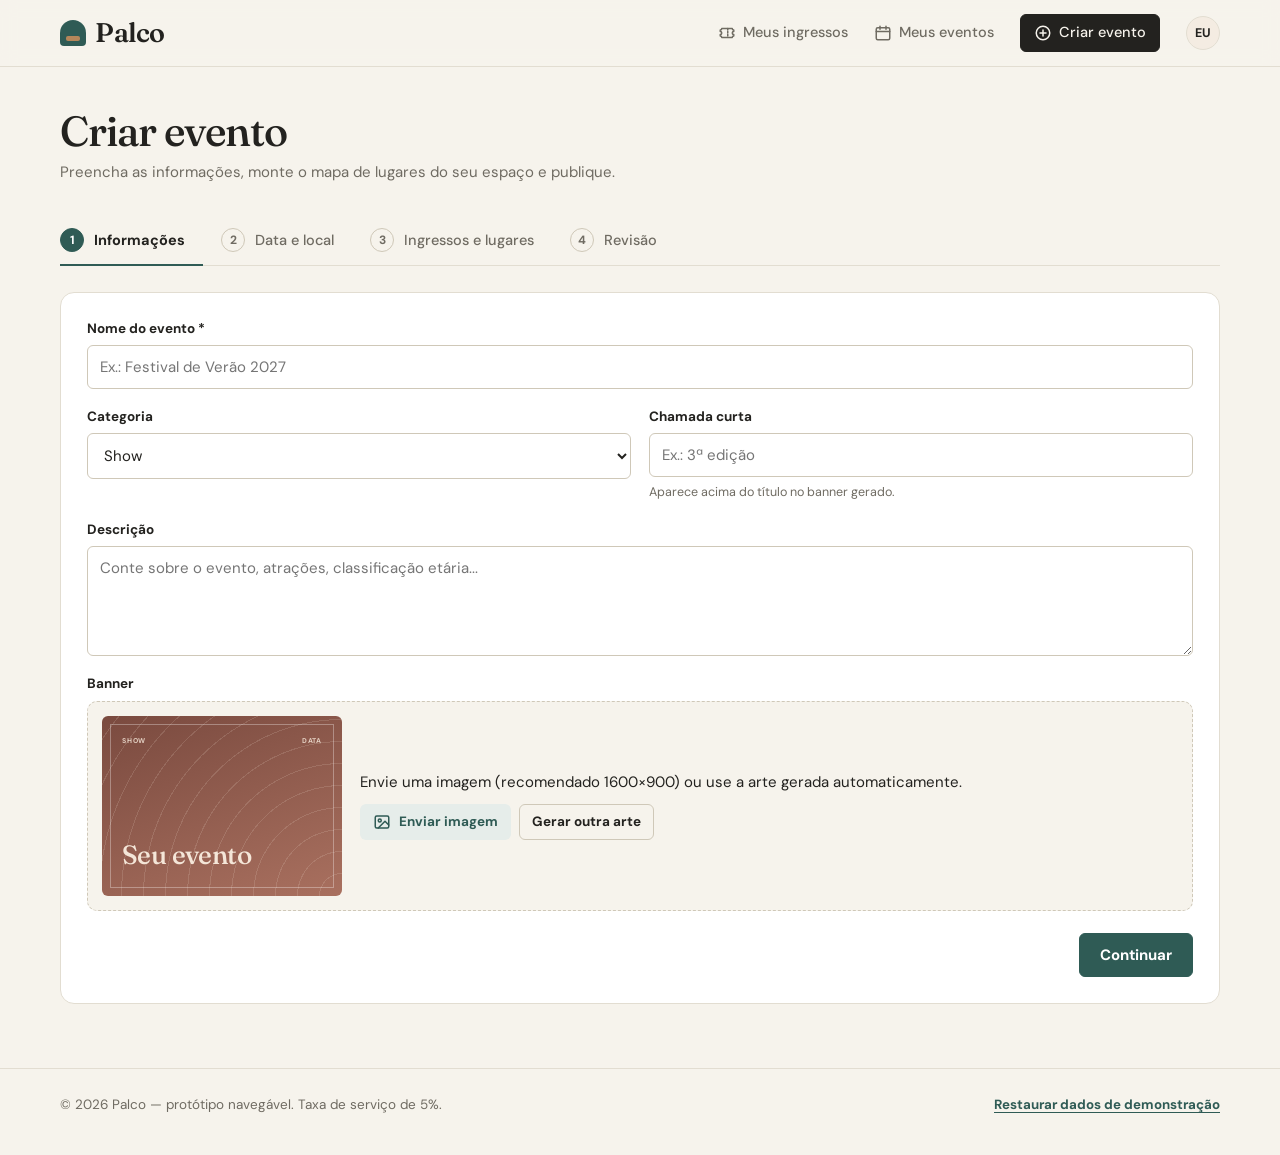
==== criar-evento.html @ 19baebd8 "fix: Estrutura criada" ====
<!doctype html>
<html lang="pt-BR">
<head>
  <meta charset="utf-8">
  <meta name="viewport" content="width=device-width, initial-scale=1">
  <title>Criar evento — Palco</title>
  <link rel="preconnect" href="https://fonts.googleapis.com">
  <link href="https://fonts.googleapis.com/css2?family=Fraunces:ital,opsz,wght@0,9..144,400..700;1,9..144,400..600&family=DM+Sans:opsz,wght@9..40,400..700&display=swap" rel="stylesheet">
  <link rel="stylesheet" href="css/style.css">
</head>
<body>
  <header id="topbar"></header>
  <main class="container">
    <div class="page-head">
      <h1>Criar evento</h1>
      <p>Preencha as informações, monte o mapa de lugares do seu espaço e publique.</p>
    </div>
    <div class="steps" id="steps"></div>
    <div class="panel">
      <div id="body"></div>
      <div class="err" id="err"></div>
      <div class="wizard-foot">
        <button class="btn btn-ghost" id="back">Voltar</button>
        <button class="btn" id="next">Continuar</button>
      </div>
    </div>
  </main>
  <footer id="foot"></footer>

  <script src="js/data.js"></script>
  <script src="js/common.js"></script>
  <script src="js/seatmap.js"></script>
  <script src="js/criar.js"></script>
</body>
</html>
---- css/style.css ----
/* =========================================================
   Palco — protótipo de plataforma de ingressos
   Identidade: editorial, tons terrosos e sóbrios
   ========================================================= */
:root {
  --paper: #f6f3ec;
  --surface: #ffffff;
  --ink: #23221f;
  --muted: #6f6b62;
  --line: #e2ddd1;
  --line-strong: #cfc8b8;
  --primary: #2f5b55;       /* verde-petróleo */
  --primary-600: #23463f;
  --primary-50: #e6edea;
  --accent: #b5865a;        /* areia / ocre */
  --accent-50: #f4ece2;
  --ok: #4f7a52;
  --danger: #a5513f;
  --radius: 10px;
  --shadow: 0 1px 2px rgba(35, 34, 31, .04), 0 8px 24px rgba(35, 34, 31, .06);
  --serif: "Fraunces", Georgia, "Times New Roman", serif;
  --sans: "DM Sans", system-ui, -apple-system, "Segoe UI", Roboto, sans-serif;
}

* { box-sizing: border-box; }
html, body { margin: 0; overflow-x: clip; }
body {
  font-family: var(--sans);
  color: var(--ink);
  background: var(--paper);
  font-size: 15px;
  line-height: 1.5;
  -webkit-font-smoothing: antialiased;
}
img { max-width: 100%; display: block; }
a { color: inherit; text-decoration: none; }
button { font-family: inherit; cursor: pointer; color: inherit; }
input, select, textarea { font-family: inherit; font-size: 15px; color: inherit; }
h1, h2, h3, h4 { margin: 0; line-height: 1.15; font-weight: 600; }

.container { width: 100%; max-width: 1200px; margin: 0 auto; padding: 0 20px; }
.muted { color: var(--muted); }
.hidden { display: none !important; }
.eyebrow { font-size: 12px; letter-spacing: .14em; text-transform: uppercase; color: var(--muted); font-weight: 700; margin: 0; }

/* ---------- Botões ---------- */
.btn {
  display: inline-flex; align-items: center; justify-content: center; gap: 8px;
  border: 1px solid var(--primary); border-radius: 6px;
  padding: 11px 20px; font-weight: 700; font-size: 15px;
  background: var(--primary); color: #fff; transition: background .15s, border-color .15s;
}
.btn:hover { background: var(--primary-600); border-color: var(--primary-600); }
.btn:disabled { background: #c9c4b8; border-color: #c9c4b8; cursor: not-allowed; }
.btn-ghost { background: transparent; color: var(--ink); border-color: var(--line-strong); }
.btn-ghost:hover { background: var(--surface); border-color: var(--ink); }
.btn-soft { background: var(--primary-50); color: var(--primary); border-color: transparent; }
.btn-soft:hover { background: #d8e3df; border-color: transparent; }
.btn-danger { background: transparent; color: var(--danger); border-color: #e3c5bd; }
.btn-danger:hover { background: #f8ece8; border-color: var(--danger); }
.btn-sm { padding: 7px 12px; font-size: 13.5px; }
.btn-block { width: 100%; }
.icon { width: 18px; height: 18px; flex: none; }

/* ---------- Topbar ---------- */
.topbar { background: rgba(246, 243, 236, .92); backdrop-filter: blur(8px); border-bottom: 1px solid var(--line); position: sticky; top: 0; z-index: 50; }
.topbar-in { display: flex; align-items: center; justify-content: space-between; height: 66px; gap: 16px; }
.logo { font-family: var(--serif); font-size: 27px; font-weight: 600; color: var(--ink); letter-spacing: -.5px; display: flex; align-items: center; gap: 9px; }
.logo-mark { width: 26px; height: 26px; border-radius: 50% 50% 4px 4px; background: var(--primary); position: relative; flex: none; }
.logo-mark::after { content: ""; position: absolute; left: 6px; right: 6px; bottom: 5px; height: 5px; border-radius: 2px; background: var(--accent); }
.nav { display: flex; align-items: center; gap: 26px; }
.nav a { display: flex; align-items: center; gap: 7px; color: var(--muted); font-size: 14.5px; font-weight: 500; }
.nav a:hover, .nav a.active { color: var(--ink); }
.nav a.nav-cta { border: 1px solid var(--ink); color: var(--ink); border-radius: 6px; padding: 7px 13px; }
.nav a.nav-cta:hover, .nav a.nav-cta.active { background: var(--ink); color: var(--paper); }
.avatar { width: 34px; height: 34px; border-radius: 50%; background: var(--accent-50); border: 1px solid var(--line); display: grid; place-items: center; font-weight: 700; font-size: 12.5px; color: var(--ink); }
@media (max-width: 860px) {
  .nav { gap: 4px; }
  .nav a span { display: none; }
  .nav a { padding: 8px; }
  .nav a.nav-cta { padding: 7px 9px; }
}

/* ---------- Home: manchete + busca + destaque ---------- */
.hero { display: grid; grid-template-columns: minmax(0, 1.05fr) minmax(0, .95fr); gap: 48px; align-items: center; padding: 56px 0 40px; }
@media (max-width: 920px) { .hero { grid-template-columns: minmax(0, 1fr); gap: 32px; padding-top: 32px; } }
.hero h1 { font-family: var(--serif); font-size: clamp(38px, 5.2vw, 62px); font-weight: 500; letter-spacing: -1.5px; line-height: 1.02; margin: 14px 0 24px; }
.hero h1 em { font-style: italic; color: var(--primary); }
.finder { display: flex; align-items: stretch; background: var(--surface); border: 1px solid var(--line-strong); border-radius: 10px; padding: 6px; gap: 6px; box-shadow: var(--shadow); }
.finder label { display: flex; align-items: center; gap: 8px; padding: 0 10px; color: var(--muted); }
.finder .f-q { flex: 1; min-width: 0; }
.finder .f-city { border-left: 1px solid var(--line); }
.finder input, .finder select { border: 0; outline: 0; background: transparent; color: var(--ink); width: 100%; padding: 10px 0; }
.finder select { cursor: pointer; max-width: 170px; }
@media (max-width: 560px) { .finder { flex-wrap: wrap; } .finder .f-q { flex-basis: 100%; } .finder .f-city { border-left: 0; flex: 1; } }
.hero-points { display: flex; flex-wrap: wrap; gap: 8px 22px; margin-top: 20px; color: var(--muted); font-size: 14px; }
.hero-points span { display: inline-flex; align-items: center; gap: 7px; }
.hero-points .icon { color: var(--primary); width: 16px; height: 16px; }

.spotlight { background: var(--surface); border: 1px solid var(--line); border-radius: 14px; padding: 12px; box-shadow: var(--shadow); }
.spot-media { aspect-ratio: 4 / 3; border-radius: 8px; overflow: hidden; display: block; }
.spot-body { display: flex; gap: 14px; align-items: center; padding: 14px 6px 4px; }
.spot-body h3 { font-family: var(--serif); font-size: 21px; font-weight: 600; }
.spot-body p { margin: 2px 0 0; color: var(--muted); font-size: 14px; }
.spot-nav { margin-left: auto; display: flex; align-items: center; gap: 6px; font-variant-numeric: tabular-nums; color: var(--muted); font-size: 13px; flex: none; }
.spot-nav button { width: 34px; height: 34px; border-radius: 50%; border: 1px solid var(--line-strong); background: transparent; display: grid; place-items: center; }
.spot-nav button:hover { border-color: var(--ink); }
.spot-nav .icon { width: 16px; height: 16px; }

/* Bloco de data estilo calendário */
.datebox { flex: none; width: 54px; border: 1px solid var(--line-strong); border-radius: 8px; text-align: center; overflow: hidden; background: var(--surface); align-self: flex-start; }
.datebox small { display: block; font-size: 10.5px; letter-spacing: .1em; text-transform: uppercase; font-weight: 700; background: var(--ink); color: var(--paper); padding: 2px 0; }
.datebox b { display: block; font-family: var(--serif); font-size: 24px; font-weight: 600; line-height: 1.25; padding: 2px 0 0; }
.datebox span { display: block; font-size: 10.5px; color: var(--muted); padding-bottom: 3px; text-transform: uppercase; letter-spacing: .06em; }

/* ---------- Poster gerado ---------- */
.poster { position: relative; width: 100%; height: 100%; overflow: hidden; container-type: inline-size; background: #3a3833; }
.poster img { width: 100%; height: 100%; object-fit: cover; }
.poster-in { position: absolute; inset: 3.4cqw; border: 1px solid rgba(255,255,255,.32); display: flex; flex-direction: column; padding: 4.5cqw; color: var(--pc, #f3ece0); }
.p-top { display: flex; justify-content: space-between; gap: 4cqw; font-size: 2.9cqw; letter-spacing: .35cqw; text-transform: uppercase; font-weight: 700; opacity: .85; }
.poster .pt { font-family: var(--serif); font-weight: 500; line-height: 1; letter-spacing: -.25cqw; margin-top: auto; max-width: 92%; }
.poster .pc { font-size: 2.9cqw; letter-spacing: .35cqw; text-transform: uppercase; margin-top: 3cqw; opacity: .8; font-weight: 700; }

/* ---------- Seções / agenda ---------- */
.section { padding: 44px 0 16px; }
.section-head { display: flex; align-items: flex-end; justify-content: space-between; gap: 16px; margin-bottom: 22px; flex-wrap: wrap; border-bottom: 1px solid var(--line); }
.section-head h3 { font-family: var(--serif); font-size: 32px; font-weight: 500; letter-spacing: -.5px; padding-bottom: 12px; }
.chips { display: flex; gap: 2px; flex-wrap: wrap; }
.chip { border: 0; background: none; padding: 10px 12px; font-weight: 500; color: var(--muted); font-size: 14.5px; border-bottom: 2px solid transparent; margin-bottom: -1px; }
.chip:hover { color: var(--ink); }
.chip.on { color: var(--ink); border-bottom-color: var(--primary); font-weight: 700; }
.grid { display: grid; grid-template-columns: repeat(auto-fill, minmax(265px, 1fr)); gap: 26px 22px; }
.card { display: flex; flex-direction: column; border-radius: var(--radius); background: var(--surface); border: 1px solid var(--line); overflow: hidden; transition: border-color .2s, box-shadow .2s; }
.card:hover { border-color: var(--line-strong); box-shadow: var(--shadow); }
.card .thumb { aspect-ratio: 3 / 2; }
.card-body { padding: 14px; display: flex; gap: 12px; flex: 1; }
.card-main { display: flex; flex-direction: column; gap: 4px; min-width: 0; flex: 1; }
.card h4 { font-family: var(--serif); font-size: 18px; font-weight: 600; }
.card .loc { color: var(--muted); font-size: 13.5px; }
.card-foot { display: flex; justify-content: space-between; align-items: center; gap: 8px; border-top: 1px dashed var(--line); padding: 10px 14px; font-size: 13.5px; color: var(--muted); }
.card-foot b { color: var(--ink); }
.tag { display: inline-flex; align-items: center; gap: 4px; font-size: 12px; font-weight: 700; padding: 3px 9px; border-radius: 4px; background: #efebe2; color: var(--muted); align-self: flex-start; }
.tag.blue { background: var(--primary-50); color: var(--primary); }
.empty { text-align: center; padding: 50px 20px; color: var(--muted); border: 1px dashed var(--line-strong); border-radius: var(--radius); }

/* Seção para produtores */
.producer { display: grid; grid-template-columns: minmax(0, .9fr) minmax(0, 1.1fr); gap: 40px; align-items: center; margin-top: 56px; padding: 40px; border-radius: 16px; background: #ebe6db; border: 1px solid var(--line); }
@media (max-width: 920px) { .producer { grid-template-columns: minmax(0, 1fr); padding: 26px; } }
.producer h3 { font-family: var(--serif); font-size: clamp(28px, 3.2vw, 38px); font-weight: 500; letter-spacing: -.6px; margin: 10px 0 14px; }
.producer ul { list-style: none; padding: 0; margin: 0 0 24px; display: flex; flex-direction: column; gap: 10px; }
.producer li { display: flex; gap: 10px; align-items: flex-start; }
.producer li .icon { color: var(--primary); margin-top: 2px; }
.producer-map { background: var(--surface); border-radius: 12px; padding: 16px 10px; border: 1px solid var(--line); min-width: 0; }
.producer-map .sm { --seat-w: 20px; --seat-h: 18px; --gap: 3px; --lbl: 14px; }
.producer-map .seat small, .producer-map .seat b { display: none; }
.producer-map .seat { border-top-width: 3px; border-radius: 2px; font-size: 9px; }
.producer-map .sm-frame { border-width: 2px; }
.producer-map .sm-stage { height: 28px; margin-bottom: 14px; font-size: 10px; }
.producer-map .sm-lbl { font-size: 9px; }

footer.foot { margin-top: 64px; border-top: 1px solid var(--line); padding: 26px 0 40px; color: var(--muted); font-size: 13.5px; }
footer.foot .container { display: flex; justify-content: space-between; gap: 12px; flex-wrap: wrap; }
footer.foot button { background: none; border: 0; color: var(--primary); font-weight: 700; padding: 0; text-decoration: underline; text-underline-offset: 3px; }

/* ---------- Página do evento ---------- */
.ev-head { display: grid; grid-template-columns: minmax(0, 1.1fr) minmax(0, .9fr); gap: 40px; align-items: center; padding: 36px 0 8px; }
@media (max-width: 860px) { .ev-head { grid-template-columns: minmax(0, 1fr); gap: 22px; padding-top: 20px; } }
.ev-head .poster-box { aspect-ratio: 4 / 3; border-radius: 12px; overflow: hidden; box-shadow: var(--shadow); }
.ev-title { font-family: var(--serif); font-size: clamp(30px, 3.8vw, 46px); font-weight: 500; letter-spacing: -1px; margin: 12px 0 20px; }
.ev-facts { display: flex; flex-direction: column; gap: 14px; border-top: 1px solid var(--line); padding-top: 18px; }
.ev-fact { display: flex; gap: 14px; align-items: center; }
.ev-fact .ic { width: 54px; display: grid; place-items: center; color: var(--primary); flex: none; }
.ev-fact b { display: block; }
.ev-fact span { color: var(--muted); font-size: 14px; }

.ev-layout { display: grid; grid-template-columns: minmax(0, 1fr) 310px; gap: 28px; padding-top: 28px; align-items: start; }
@media (max-width: 980px) { .ev-layout { grid-template-columns: minmax(0, 1fr); } }
.ev-meta { display: flex; flex-wrap: wrap; gap: 10px 22px; margin: 14px 0 6px; color: var(--muted); }
.ev-meta span { display: inline-flex; gap: 6px; align-items: center; }
.ev-desc { white-space: pre-line; color: #44423c; }
.ev-block { margin-top: 28px; }
.ev-block > h3 { font-family: var(--serif); font-size: 26px; font-weight: 500; margin-bottom: 12px; }

.summary { position: sticky; top: 86px; border: 1px solid var(--line); border-radius: 12px; padding: 20px; background: var(--surface); box-shadow: var(--shadow); }
.summary h3 { font-family: var(--serif); font-size: 21px; font-weight: 600; margin-bottom: 12px; }
.sum-list { display: flex; flex-direction: column; gap: 8px; max-height: 280px; overflow: auto; }
.sum-item { display: flex; justify-content: space-between; align-items: center; gap: 10px; padding: 8px 10px; border-radius: 6px; background: var(--paper); font-size: 14px; }
.sum-item .dot { width: 10px; height: 10px; border-radius: 2px; display: inline-block; margin-right: 6px; }
.sum-item button { border: 0; background: none; color: var(--muted); font-size: 18px; line-height: 1; padding: 0 2px; }
.sum-rows { margin: 14px 0; border-top: 1px dashed var(--line-strong); padding-top: 12px; display: flex; flex-direction: column; gap: 6px; font-size: 14px; }
.sum-rows div { display: flex; justify-content: space-between; }
.sum-rows .total { font-size: 18px; font-weight: 700; margin-top: 4px; }
.fee-note { font-size: 12.5px; color: var(--ok); font-weight: 600; display: flex; gap: 6px; align-items: center; margin-top: 10px; }

/* Lotes (ingresso geral) */
.lote { display: flex; align-items: center; justify-content: space-between; gap: 14px; border: 1px solid var(--line); background: var(--surface); border-radius: 10px; padding: 14px 16px; margin-bottom: 10px; }
.lote h4 { font-size: 16px; font-weight: 700; }
.stepper { display: inline-flex; align-items: center; border: 1px solid var(--line-strong); border-radius: 6px; overflow: hidden; background: var(--surface); }
.stepper button { width: 36px; height: 36px; border: 0; background: transparent; font-size: 18px; color: var(--primary); }
.stepper button:disabled { color: #c9c4b8; cursor: default; }
.stepper span { min-width: 34px; text-align: center; font-weight: 700; }

/* =========================================================
   MAPA DE LUGARES (estilo seleção de poltronas)
   ========================================================= */
.sm { --seat-w: 41px; --seat-h: 42px; --lbl: 18px; --gap: 3px; }
.sm-edit { --seat-w: 30px; --seat-h: 30px; --gap: 4px; --lbl: 22px; }
.sm-scroll { overflow-x: auto; padding: 4px 2px 10px; }
.sm-inner { width: max-content; margin: 0 auto; }
.sm-frame { border: 3px solid var(--line-strong); border-radius: 14px 14px 36px 36px; padding: 0 6px 16px; background: var(--surface); }
.sm-stage {
  margin: 0 auto 24px; width: 70%; min-width: 160px; height: 42px; display: grid; place-items: center;
  background: #e9e4d9; border-radius: 0 0 50% 50% / 0 0 100% 100%;
  color: var(--muted); font-weight: 700; letter-spacing: .3em; font-size: 12px; text-transform: uppercase;
}
.sm-grid { display: grid; gap: var(--gap); align-items: center; }
.sm-lbl { color: #a39d90; font-weight: 700; font-size: 12px; text-align: center; }
.sm-gap { height: var(--seat-h); }

.seat {
  width: var(--seat-w); height: var(--seat-h); padding: 0;
  border: 1px solid var(--line-strong); border-top: 4px solid var(--sc, var(--line-strong)); border-radius: 4px;
  background: var(--surface); color: var(--ink);
  display: flex; flex-direction: column; align-items: center; justify-content: center; gap: 1px;
  transition: background .12s, border-color .12s;
}
.seat b { font-size: 13.5px; font-weight: 600; line-height: 1; }
.seat small { font-size: 9.5px; color: var(--muted); white-space: nowrap; }
.seat:hover { border-color: var(--ink); border-top-color: var(--sc); }
.seat.sel { background: var(--primary); border-color: var(--primary); color: #fff; }
.seat.sel small { color: #dfe9e6; }
.seat.off { background: #d6d1c6; border-color: #d6d1c6; color: #6f6b62; font-size: 14px; cursor: not-allowed; }
.sm-view .seat { cursor: default; }
.sm-view .seat:hover { border-color: var(--line-strong); border-top-color: var(--sc); }

.legend { display: flex; flex-wrap: wrap; gap: 10px 18px; margin: 4px 0 16px; font-size: 13.5px; color: var(--muted); }
.legend span { display: inline-flex; align-items: center; gap: 7px; }
.legend i { width: 18px; height: 18px; border-radius: 3px; border: 1px solid var(--line-strong); display: inline-block; background: var(--surface); font-style: normal; font-size: 11px; text-align: center; line-height: 16px; }
.legend i.sel { background: var(--primary); border-color: var(--primary); }
.legend i.off { background: #d6d1c6; border-color: #d6d1c6; color: #6f6b62; }
.sector-pills { display: flex; flex-wrap: wrap; gap: 8px; margin-bottom: 14px; }
.sector-pill { display: inline-flex; align-items: center; gap: 8px; padding: 6px 12px; border-radius: 6px; border: 1px solid var(--line); background: var(--surface); font-size: 13.5px; }
.sector-pill i { width: 12px; height: 12px; border-radius: 2px; display: inline-block; }
.trecho { font-size: 14.5px; color: #44423c; margin: 0 0 4px; }
.trecho b { font-weight: 700; }

/* Editor */
.cell { width: var(--seat-w); height: var(--seat-h); border-radius: 4px; display: grid; place-items: center; font-size: 10px; font-weight: 700; user-select: none; }
.cell.seat-e { background: var(--sc); color: rgba(255,255,255,.95); }
.cell.aisle { border: 1px dashed var(--line-strong); background: transparent; }
.cell.blocked { background: #d6d1c6; color: #6f6b62; font-size: 13px; }
.sm-edit .sm-grid { touch-action: none; cursor: crosshair; }
.sm-edit .cell:hover { outline: 2px solid var(--ink); outline-offset: 1px; }

/* ---------- Formulários / Wizard ---------- */
.page-head { padding: 40px 0 8px; }
.page-head h1 { font-family: var(--serif); font-size: 42px; font-weight: 500; letter-spacing: -1px; }
.page-head p { margin: 6px 0 0; color: var(--muted); }
.steps { display: flex; margin: 24px 0 26px; flex-wrap: wrap; border-bottom: 1px solid var(--line); }
.step { display: flex; align-items: center; gap: 10px; padding: 12px 18px 12px 0; margin-right: 18px; background: none; color: var(--muted); font-weight: 500; font-size: 14.5px; border: 0; border-bottom: 2px solid transparent; margin-bottom: -1px; }
.step i { width: 24px; height: 24px; border-radius: 50%; border: 1px solid var(--line-strong); display: grid; place-items: center; font-style: normal; font-size: 12px; font-weight: 700; }
.step.on { color: var(--ink); border-bottom-color: var(--primary); font-weight: 700; }
.step.on i { background: var(--primary); border-color: var(--primary); color: #fff; }
.step.done { color: var(--primary); }
.step.done i { background: var(--primary-50); border-color: var(--primary-50); }
.panel { border: 1px solid var(--line); border-radius: 14px; padding: 26px; background: var(--surface); }
.form-grid { display: grid; grid-template-columns: repeat(2, minmax(0,1fr)); gap: 18px; }
.form-grid .full { grid-column: 1 / -1; }
@media (max-width: 700px) { .form-grid { grid-template-columns: 1fr; } }
.field { display: flex; flex-direction: column; gap: 6px; }
.field label { font-weight: 700; font-size: 13.5px; }
.field small { color: var(--muted); font-size: 12.5px; }
.input, .field input, .field select, .field textarea {
  border: 1px solid var(--line-strong); border-radius: 6px; padding: 11px 12px; background: var(--surface); outline: 0; width: 100%;
}
.field input:focus, .field select:focus, .field textarea:focus, .input:focus { border-color: var(--primary); box-shadow: 0 0 0 3px var(--primary-50); }
.field textarea { min-height: 110px; resize: vertical; }
.wizard-foot { display: flex; justify-content: space-between; gap: 12px; margin-top: 22px; }
.err { color: var(--danger); font-size: 13.5px; font-weight: 700; margin-top: 12px; }

.upload { border: 1px dashed var(--line-strong); border-radius: 10px; display: grid; grid-template-columns: 240px 1fr; gap: 18px; padding: 14px; align-items: center; background: var(--paper); }
.upload .prev { aspect-ratio: 4/3; border-radius: 6px; overflow: hidden; }
@media (max-width: 600px) { .upload { grid-template-columns: 1fr; } }

.tipo-cards { display: grid; grid-template-columns: repeat(2, minmax(0,1fr)); gap: 14px; margin-bottom: 22px; }
@media (max-width: 640px) { .tipo-cards { grid-template-columns: 1fr; } }
.tipo-card { text-align: left; border: 1px solid var(--line-strong); border-radius: 10px; padding: 16px; background: var(--surface); display: flex; gap: 12px; }
.tipo-card .icon { width: 26px; height: 26px; color: var(--primary); }
.tipo-card b { display: block; font-size: 16px; margin-bottom: 3px; }
.tipo-card span { color: var(--muted); font-size: 13.5px; }
.tipo-card.on { border-color: var(--primary); background: var(--primary-50); box-shadow: inset 0 0 0 1px var(--primary); }

.editor { display: grid; grid-template-columns: 320px minmax(0,1fr); gap: 22px; align-items: start; }
@media (max-width: 980px) { .editor { grid-template-columns: minmax(0, 1fr); } }
.ed-side { display: flex; flex-direction: column; gap: 18px; }
.ed-side h4 { font-size: 12px; text-transform: uppercase; letter-spacing: .1em; color: var(--muted); margin-bottom: 8px; font-weight: 700; }
.tpl-btns { display: grid; grid-template-columns: repeat(3, 1fr); gap: 8px; }
.tpl-btns button { border: 1px solid var(--line-strong); background: var(--surface); border-radius: 6px; padding: 9px 4px; font-weight: 600; font-size: 13px; }
.tpl-btns button:hover { border-color: var(--ink); }
.size-row { display: flex; justify-content: space-between; align-items: center; padding: 4px 0; }
.tools { display: flex; flex-wrap: wrap; gap: 8px; }
.tool { display: inline-flex; align-items: center; gap: 7px; border: 1px solid var(--line-strong); background: var(--surface); border-radius: 6px; padding: 7px 10px; font-weight: 600; font-size: 13px; }
.tool i { width: 14px; height: 14px; border-radius: 3px; display: inline-block; }
.tool.on { border-color: var(--ink); box-shadow: inset 0 0 0 1px var(--ink); }
.sector-row { display: grid; grid-template-columns: 34px 1fr 96px 30px; gap: 6px; align-items: center; margin-bottom: 8px; }
.sector-row input[type=color] { width: 34px; height: 38px; border: 1px solid var(--line-strong); border-radius: 6px; padding: 2px; background: var(--surface); }
.sector-row input { padding: 8px 9px; font-size: 14px; }
.sector-row .rm { border: 0; background: none; color: var(--muted); font-size: 20px; }
.ed-main { min-width: 0; }
.hint { background: var(--accent-50); border: 1px solid #e6d5c0; color: #6b4e2f; border-radius: 8px; padding: 10px 14px; font-size: 13.5px; margin-bottom: 14px; }
.stats { display: grid; grid-template-columns: repeat(auto-fit, minmax(150px, 1fr)); gap: 10px; margin-top: 16px; }
.stat { background: var(--paper); border: 1px solid var(--line); border-radius: 8px; padding: 12px 14px; }
.stat small { color: var(--muted); font-size: 12.5px; display: block; }
.stat b { font-size: 19px; font-weight: 700; }

.lote-edit { display: grid; grid-template-columns: 1fr 140px 120px 36px; gap: 10px; align-items: end; margin-bottom: 10px; }
@media (max-width: 640px) { .lote-edit { grid-template-columns: 1fr 1fr; } }

.review { display: grid; grid-template-columns: 1.1fr 1fr; gap: 24px; }
@media (max-width: 860px) { .review { grid-template-columns: 1fr; } }
.review .poster-box { aspect-ratio: 4/3; border-radius: 10px; overflow: hidden; }
.review h2 { font-family: var(--serif); font-weight: 500; }
.fee-box { border: 1px solid #cfdccf; background: #eef3ec; border-radius: 10px; padding: 16px; margin-top: 16px; font-size: 14px; }
.fee-box h4 { color: var(--ok); margin-bottom: 8px; display: flex; gap: 6px; align-items: center; }
.fee-box div { display: flex; justify-content: space-between; padding: 3px 0; }

/* ---------- Modal ---------- */
.modal-bg { position: fixed; inset: 0; background: rgba(35,34,31,.5); display: grid; place-items: center; z-index: 100; padding: 16px; animation: fade .2s; }
.modal { background: var(--surface); border-radius: 14px; width: min(520px, 100%); max-height: 92vh; overflow: auto; padding: 26px; box-shadow: 0 30px 80px rgba(0,0,0,.25); }
.modal h3 { font-family: var(--serif); font-size: 26px; font-weight: 500; margin-bottom: 4px; }
.pay-opts { display: grid; grid-template-columns: 1fr 1fr; gap: 10px; }
.pay-opt { border: 1px solid var(--line-strong); border-radius: 8px; padding: 12px; background: var(--surface); font-weight: 700; display: flex; gap: 8px; align-items: center; justify-content: center; }
.pay-opt.on { border-color: var(--primary); background: var(--primary-50); color: var(--primary); box-shadow: inset 0 0 0 1px var(--primary); }
.success { text-align: center; padding: 10px 0; }
.success .ok { width: 64px; height: 64px; border-radius: 50%; background: #e6efe5; color: var(--ok); display: grid; place-items: center; margin: 0 auto 14px; }
.success .ok .icon { width: 32px; height: 32px; }
@keyframes fade { from { opacity: 0; } }

/* ---------- Ingressos / Organizador ---------- */
.ticket { display: grid; grid-template-columns: 200px 1fr 150px; border: 1px solid var(--line); border-radius: 12px; overflow: hidden; margin-bottom: 16px; background: var(--surface); }
.ticket .thumb { height: 100%; min-height: 150px; }
.ticket-body { padding: 16px 18px; display: flex; flex-direction: column; gap: 5px; }
.ticket-body h4 { font-family: var(--serif); font-size: 20px; font-weight: 600; }
.ticket-seat { font-family: var(--serif); font-size: 26px; font-weight: 600; color: var(--primary); }
.ticket-qr { border-left: 2px dashed var(--line); display: grid; place-items: center; padding: 12px; text-align: center; font-size: 11px; color: var(--muted); background: var(--paper); }
.ticket-qr svg { width: 110px; height: 110px; }
@media (max-width: 700px) { .ticket { grid-template-columns: 1fr; } .ticket .thumb { aspect-ratio: 16/9; } .ticket-qr { border-left: 0; border-top: 2px dashed var(--line); } }

.org-card { border: 1px solid var(--line); border-radius: 12px; margin-bottom: 18px; overflow: hidden; background: var(--surface); }
.org-top { display: grid; grid-template-columns: 220px 1fr; }
.org-top .thumb { aspect-ratio: 4/3; }
.org-info { padding: 16px 20px; display: flex; flex-direction: column; gap: 8px; }
.org-info h3 { font-family: var(--serif); }
.org-actions { display: flex; gap: 8px; flex-wrap: wrap; margin-top: auto; }
.bar { height: 6px; border-radius: 99px; background: #ebe6db; overflow: hidden; }
.bar i { display: block; height: 100%; background: var(--primary); }
.org-map { border-top: 1px solid var(--line); padding: 20px; background: var(--paper); }
@media (max-width: 700px) { .org-top { grid-template-columns: 1fr; } }
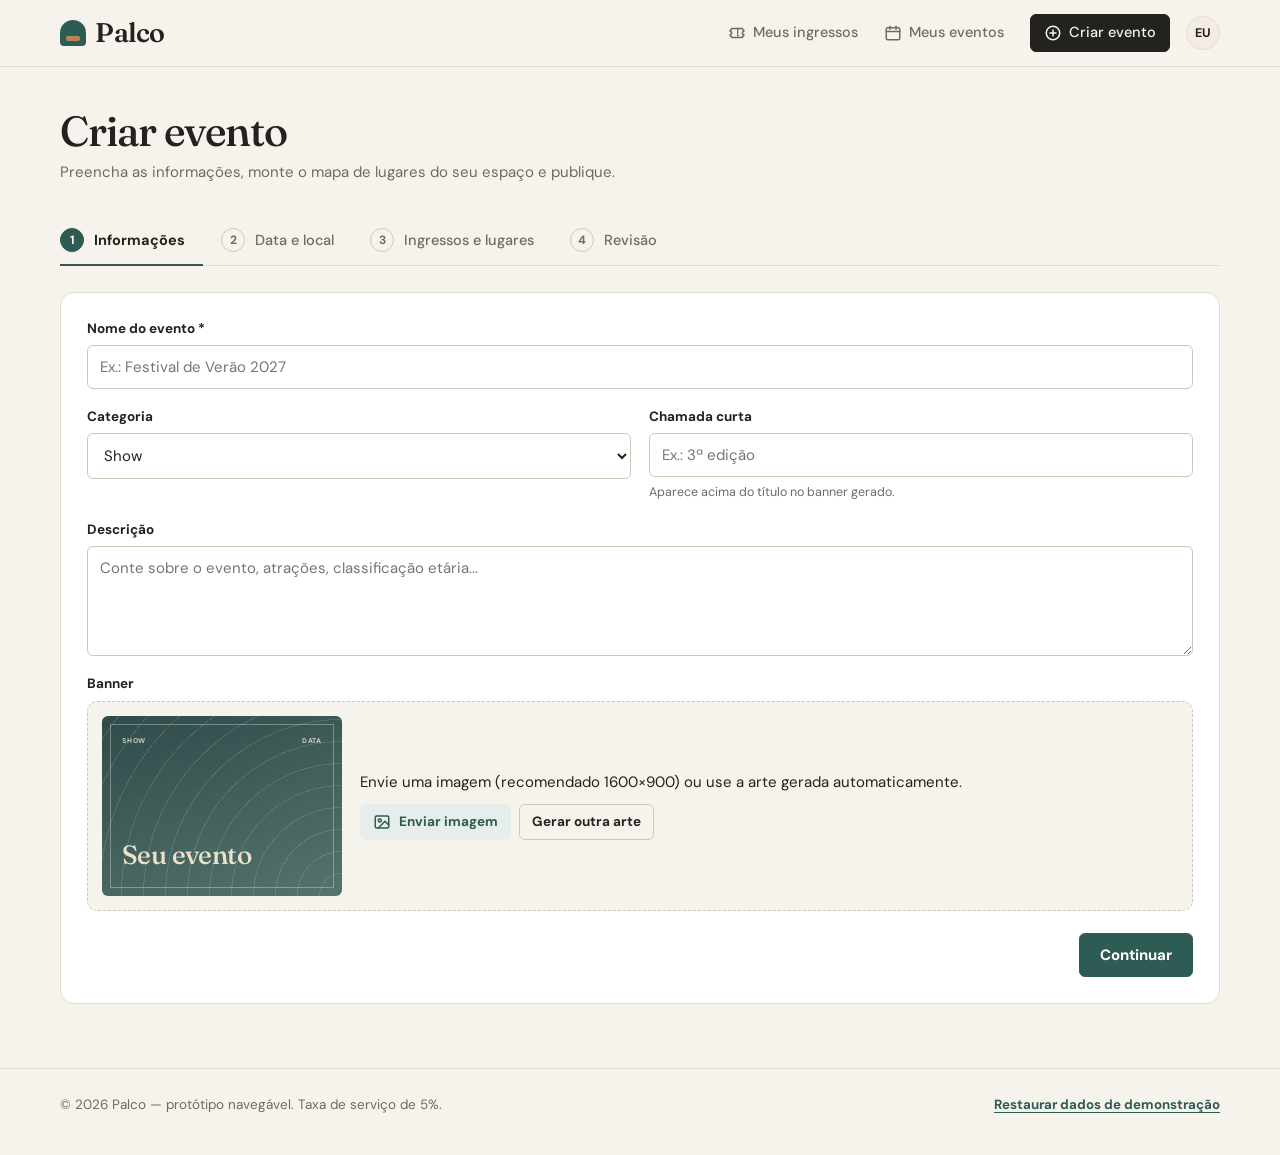
==== commit b2ac6f0c: "fix: versão responsiva" ====
--- a/criar-evento.html
+++ b/criar-evento.html
@@ -2,7 +2,14 @@
 <html lang="pt-BR">
 <head>
   <meta charset="utf-8">
-  <meta name="viewport" content="width=device-width, initial-scale=1">
+  <meta name="viewport" content="width=device-width, initial-scale=1, viewport-fit=cover">
+  <meta name="theme-color" content="#f6f3ec">
+  <meta name="apple-mobile-web-app-capable" content="yes">
+  <meta name="mobile-web-app-capable" content="yes">
+  <meta name="apple-mobile-web-app-status-bar-style" content="default">
+  <link rel="manifest" href="manifest.webmanifest">
+  <link rel="icon" href="img/icon.svg" type="image/svg+xml">
+  <link rel="apple-touch-icon" href="img/icon.svg">
   <title>Criar evento — Palco</title>
   <link rel="preconnect" href="https://fonts.googleapis.com">
   <link href="https://fonts.googleapis.com/css2?family=Fraunces:ital,opsz,wght@0,9..144,400..700;1,9..144,400..600&family=DM+Sans:opsz,wght@9..40,400..700&display=swap" rel="stylesheet">
--- a/css/style.css
+++ b/css/style.css
@@ -20,6 +20,8 @@
   --shadow: 0 1px 2px rgba(35, 34, 31, .04), 0 8px 24px rgba(35, 34, 31, .06);
   --serif: "Fraunces", Georgia, "Times New Roman", serif;
   --sans: "DM Sans", system-ui, -apple-system, "Segoe UI", Roboto, sans-serif;
+  --tabbar-h: 62px;
+  --safe-b: env(safe-area-inset-bottom, 0px);
 }
 
 * { box-sizing: border-box; }
@@ -35,6 +37,7 @@
 img { max-width: 100%; display: block; }
 a { color: inherit; text-decoration: none; }
 button { font-family: inherit; cursor: pointer; color: inherit; }
+a, button, label { -webkit-tap-highlight-color: transparent; }
 input, select, textarea { font-family: inherit; font-size: 15px; color: inherit; }
 h1, h2, h3, h4 { margin: 0; line-height: 1.15; font-weight: 600; }
 
@@ -68,13 +71,14 @@
 .logo { font-family: var(--serif); font-size: 27px; font-weight: 600; color: var(--ink); letter-spacing: -.5px; display: flex; align-items: center; gap: 9px; }
 .logo-mark { width: 26px; height: 26px; border-radius: 50% 50% 4px 4px; background: var(--primary); position: relative; flex: none; }
 .logo-mark::after { content: ""; position: absolute; left: 6px; right: 6px; bottom: 5px; height: 5px; border-radius: 2px; background: var(--accent); }
-.nav { display: flex; align-items: center; gap: 26px; }
+.nav { display: flex; align-items: center; gap: 26px; margin-left: auto; }
+.top-back { display: none; }
 .nav a { display: flex; align-items: center; gap: 7px; color: var(--muted); font-size: 14.5px; font-weight: 500; }
 .nav a:hover, .nav a.active { color: var(--ink); }
 .nav a.nav-cta { border: 1px solid var(--ink); color: var(--ink); border-radius: 6px; padding: 7px 13px; }
 .nav a.nav-cta:hover, .nav a.nav-cta.active { background: var(--ink); color: var(--paper); }
 .avatar { width: 34px; height: 34px; border-radius: 50%; background: var(--accent-50); border: 1px solid var(--line); display: grid; place-items: center; font-weight: 700; font-size: 12.5px; color: var(--ink); }
-@media (max-width: 860px) {
+@media (max-width: 1000px) and (min-width: 761px) {
   .nav { gap: 4px; }
   .nav a span { display: none; }
   .nav a { padding: 8px; }
@@ -356,3 +360,177 @@
 .bar i { display: block; height: 100%; background: var(--primary); }
 .org-map { border-top: 1px solid var(--line); padding: 20px; background: var(--paper); }
 @media (max-width: 700px) { .org-top { grid-template-columns: 1fr; } }
+
+/* ---------- Toast ---------- */
+.toast {
+  position: fixed; left: 50%; bottom: 28px; transform: translateX(-50%); z-index: 200;
+  background: var(--ink); color: var(--paper); padding: 11px 16px; border-radius: 8px; font-size: 14px;
+  max-width: calc(100% - 32px); text-align: center; box-shadow: 0 10px 30px rgba(0,0,0,.2);
+  animation: fade .2s; transition: opacity .3s;
+}
+.toast.out { opacity: 0; }
+
+/* Elementos que só existem na versão celular */
+.tabbar, .rail-wrap, .buybar, .swipe-hint, .grabber, .tool-pan { display: none; }
+.tool .icon { width: 15px; height: 15px; }
+
+/* =========================================================
+   VERSÃO CELULAR (app) — até 760px
+   Barra de abas embaixo, telas compactas, folhas de baixo
+   ========================================================= */
+@media (max-width: 760px) {
+  .container { padding: 0 16px; }
+  input, select, textarea, .field input, .field select, .field textarea { font-size: 16px; } /* evita zoom no iOS */
+  body.has-tabbar { padding-bottom: calc(var(--tabbar-h) + var(--safe-b)); }
+
+  /* Topo enxuto */
+  .topbar { padding-top: env(safe-area-inset-top, 0px); }
+  .topbar-in { height: 54px; gap: 8px; }
+  .nav { display: none; }
+  .logo { font-size: 23px; }
+  .logo-mark { width: 22px; height: 22px; }
+  .logo-mark::after { left: 5px; right: 5px; bottom: 4px; height: 4px; }
+  .avatar { width: 32px; height: 32px; }
+  .top-back { display: grid; place-items: center; width: 38px; height: 38px; margin-left: -8px; border: 0; background: none; border-radius: 50%; }
+  .top-back:active { background: var(--line); }
+  .top-back .icon { width: 22px; height: 22px; }
+
+  /* Barra de abas */
+  .tabbar {
+    display: flex; position: fixed; left: 0; right: 0; bottom: 0; z-index: 60;
+    height: calc(var(--tabbar-h) + var(--safe-b)); padding-bottom: var(--safe-b);
+    background: rgba(255, 255, 255, .96); backdrop-filter: blur(10px); border-top: 1px solid var(--line);
+  }
+  .tabbar a { flex: 1; display: flex; flex-direction: column; align-items: center; justify-content: center; gap: 3px; font-size: 11px; font-weight: 600; color: var(--muted); }
+  .tabbar a .icon { width: 22px; height: 22px; }
+  .tabbar a.on { color: var(--primary); }
+  .tabbar a.on .icon { stroke-width: 2.4; }
+
+  /* Home */
+  .hero { padding: 18px 0 4px; gap: 0; }
+  .hero h1 { font-size: 34px; letter-spacing: -1px; margin: 8px 0 16px; }
+  .spotlight, .hero-points { display: none; }
+  .finder { padding: 4px; }
+  .finder .btn { flex: 1 0 100%; }
+
+  .rail-wrap { display: block; margin-top: 24px; }
+  .rail-wrap h3, .section-head h3 { font-family: var(--serif); font-size: 23px; font-weight: 500; letter-spacing: -.3px; }
+  .rail-wrap h3 { margin-bottom: 10px; }
+  .rail, .chips {
+    display: flex; flex-wrap: nowrap; overflow-x: auto; scroll-snap-type: x mandatory; scrollbar-width: none;
+    margin: 0 -16px; padding: 0 16px 4px; scroll-padding: 0 16px;
+  }
+  .rail::-webkit-scrollbar, .chips::-webkit-scrollbar { display: none; }
+  .rail { gap: 12px; }
+  .rail-item { flex: 0 0 74%; scroll-snap-align: start; display: flex; flex-direction: column; gap: 1px; min-width: 0; }
+  .rail-media { aspect-ratio: 4 / 3; border-radius: 10px; overflow: hidden; margin-bottom: 8px; }
+  .rail-item > b { font-family: var(--serif); font-size: 17px; font-weight: 600; white-space: nowrap; overflow: hidden; text-overflow: ellipsis; }
+  .rail-item > span { color: var(--muted); font-size: 13px; }
+
+  .section { padding: 28px 0 8px; }
+  .section-head { flex-direction: column; align-items: stretch; gap: 10px; border-bottom: 0; margin-bottom: 14px; }
+  .section-head h3 { padding-bottom: 0; }
+  .chips { gap: 8px; scroll-snap-type: none; }
+  .chip { flex: none; margin: 0; padding: 7px 14px; border: 1px solid var(--line-strong); border-radius: 999px; background: var(--surface); font-size: 14px; }
+  .chip.on { background: var(--ink); border-color: var(--ink); color: var(--paper); }
+
+  /* Agenda em lista (miniatura + texto) */
+  .grid { grid-template-columns: minmax(0, 1fr); gap: 12px; }
+  .card { display: grid; grid-template-columns: 108px minmax(0, 1fr); grid-template-rows: 1fr auto; }
+  .card .thumb { grid-row: 1 / span 2; aspect-ratio: auto; min-height: 124px; }
+  .card-body { padding: 12px 12px 6px; }
+  .card-body .datebox { display: none; }
+  .card h4 { font-size: 16.5px; }
+  .card .loc { font-size: 13px; }
+  .card-foot { border-top: 0; padding: 0 12px 12px; flex-wrap: wrap; gap: 6px; font-size: 13px; }
+
+  .producer { margin-top: 32px; padding: 20px; border-radius: 14px; gap: 22px; }
+  .producer h3 { font-size: 26px; }
+  footer.foot { margin-top: 32px; padding: 20px 0 24px; }
+  footer.foot .container { flex-direction: column; align-items: flex-start; }
+
+  /* Página do evento */
+  .ev-head { padding-top: 0; gap: 14px; }
+  .ev-head .poster-box { margin: 0 -16px; border-radius: 0; box-shadow: none; aspect-ratio: 16 / 11; }
+  .ev-title { font-size: 28px; margin: 8px 0 14px; }
+  .ev-facts { gap: 12px; padding-top: 14px; }
+  .ev-fact span { font-size: 13.5px; }
+  .ev-layout { padding-top: 10px; gap: 0; }
+  .ev-block > h3 { font-size: 22px; }
+  .trecho { font-size: 13.5px; }
+  .swipe-hint { display: block; color: var(--muted); font-size: 12.5px; margin: -6px 0 8px; }
+  .summary { display: none; }
+  body:has(.buybar) { padding-bottom: calc(var(--tabbar-h) + 76px + var(--safe-b)); }
+  .buybar {
+    display: flex; align-items: center; gap: 12px; position: fixed; left: 0; right: 0; z-index: 55;
+    bottom: calc(var(--tabbar-h) + var(--safe-b)); padding: 10px 16px;
+    background: var(--surface); border-top: 1px solid var(--line); box-shadow: 0 -6px 20px rgba(35, 34, 31, .06);
+  }
+  .bb-info { flex: 1; min-width: 0; display: flex; flex-direction: column; }
+  .bb-info small { color: var(--muted); font-size: 12.5px; white-space: nowrap; overflow: hidden; text-overflow: ellipsis; }
+  .bb-info b { font-size: 18px; }
+  .buybar .btn { padding: 12px 26px; }
+  .toast { bottom: calc(var(--tabbar-h) + 84px + var(--safe-b)); }
+  .lote { padding: 12px 14px; }
+  .sector-pills { gap: 6px; }
+  .sector-pill { padding: 5px 10px; font-size: 13px; gap: 6px; }
+
+  /* Mapa de lugares: poltronas do tamanho do dedo, rolagem lateral */
+  .sm { --seat-w: 34px; --seat-h: 36px; --lbl: 14px; --gap: 3px; }
+  .sm-edit { --seat-w: 22px; --seat-h: 22px; --gap: 3px; --lbl: 14px; }
+  .seat b { font-size: 11px; }
+  .seat small { font-size: 8px; }
+  .sm-scroll { margin: 0 -16px; padding: 4px 16px 10px; }
+  .sm-stage { height: 34px; margin-bottom: 18px; }
+  .cell { font-size: 8px; border-radius: 3px; }
+  .panning .sm-grid { touch-action: auto; cursor: grab; }
+  .panel .sm-scroll { margin: 0; padding: 4px 0 10px; }
+  .legend { font-size: 13px; gap: 8px 14px; }
+
+  /* Folha que sobe de baixo no lugar do modal */
+  .modal-bg { align-items: end; justify-items: stretch; padding: 0; }
+  .modal { width: 100%; max-height: 92vh; border-radius: 18px 18px 0 0; padding: 10px 18px calc(20px + var(--safe-b)); animation: sheet .25s ease-out; }
+  .grabber { display: block; width: 40px; height: 4px; border-radius: 99px; background: var(--line-strong); margin: 0 auto 14px; }
+  .modal h3 { font-size: 23px; }
+  .form-grid { gap: 14px; }
+  #co .full:last-child .btn:last-child { flex: 1; }
+
+  /* Criar evento */
+  .page-head { padding: 20px 0 4px; }
+  .page-head h1 { font-size: 30px; }
+  .page-head p { font-size: 14px; }
+  .steps { flex-wrap: nowrap; gap: 6px; margin: 14px 0 16px; border-bottom: 0; }
+  .step { flex: 1; flex-direction: column; align-items: stretch; gap: 6px; padding: 0; margin: 0; border: 0; font-size: 11px; line-height: 1.2; text-align: left; }
+  .step i { width: 100%; height: 4px; border: 0; border-radius: 99px; background: var(--line); font-size: 0; }
+  .step.on i, .step.done i { background: var(--primary); border: 0; }
+  .panel { padding: 16px; border-radius: 12px; }
+  .wizard-foot {
+    position: sticky; bottom: calc(var(--tabbar-h) + var(--safe-b)); z-index: 5;
+    margin: 18px -16px -16px; padding: 12px 16px; background: var(--surface);
+    border-top: 1px solid var(--line); border-radius: 0 0 12px 12px;
+  }
+  .wizard-foot .btn { flex: 1; }
+  #back[style*="hidden"] { display: none; }
+  .tool-pan { display: inline-flex; }
+  /* Editor: pincéis grudados no topo enquanto pinta o mapa */
+  .ed-side { display: contents; }
+  .ed-side > :nth-child(1) { order: 1; }
+  .ed-side > :nth-child(2) { order: 2; }
+  .ed-side > :nth-child(3) { order: 3; position: sticky; top: calc(54px + env(safe-area-inset-top, 0px)); z-index: 4; background: var(--surface); margin: 0 -16px; padding: 10px 16px; border-bottom: 1px solid var(--line); }
+  .ed-main { order: 4; }
+  .ed-side > :nth-child(4) { order: 5; }
+  .ed-side > :nth-child(5) { order: 6; }
+  .ed-side h4 { margin-bottom: 8px; }
+  .tool { padding: 7px 9px; }
+  .stats { grid-template-columns: repeat(auto-fit, minmax(130px, 1fr)); }
+  .stat b { font-size: 17px; }
+  .sector-row { grid-template-columns: 34px 1fr 84px 26px; }
+
+  /* Ingressos: QR maior para ler na entrada */
+  .ticket-qr svg { width: 150px; height: 150px; }
+  .ticket-qr { font-size: 12px; padding: 16px; }
+  .org-top .thumb { aspect-ratio: 16 / 9; }
+  .org-info { padding: 14px 16px; }
+  .org-map { padding: 14px 16px; }
+}
+@keyframes sheet { from { transform: translateY(40px); opacity: .6; } }
